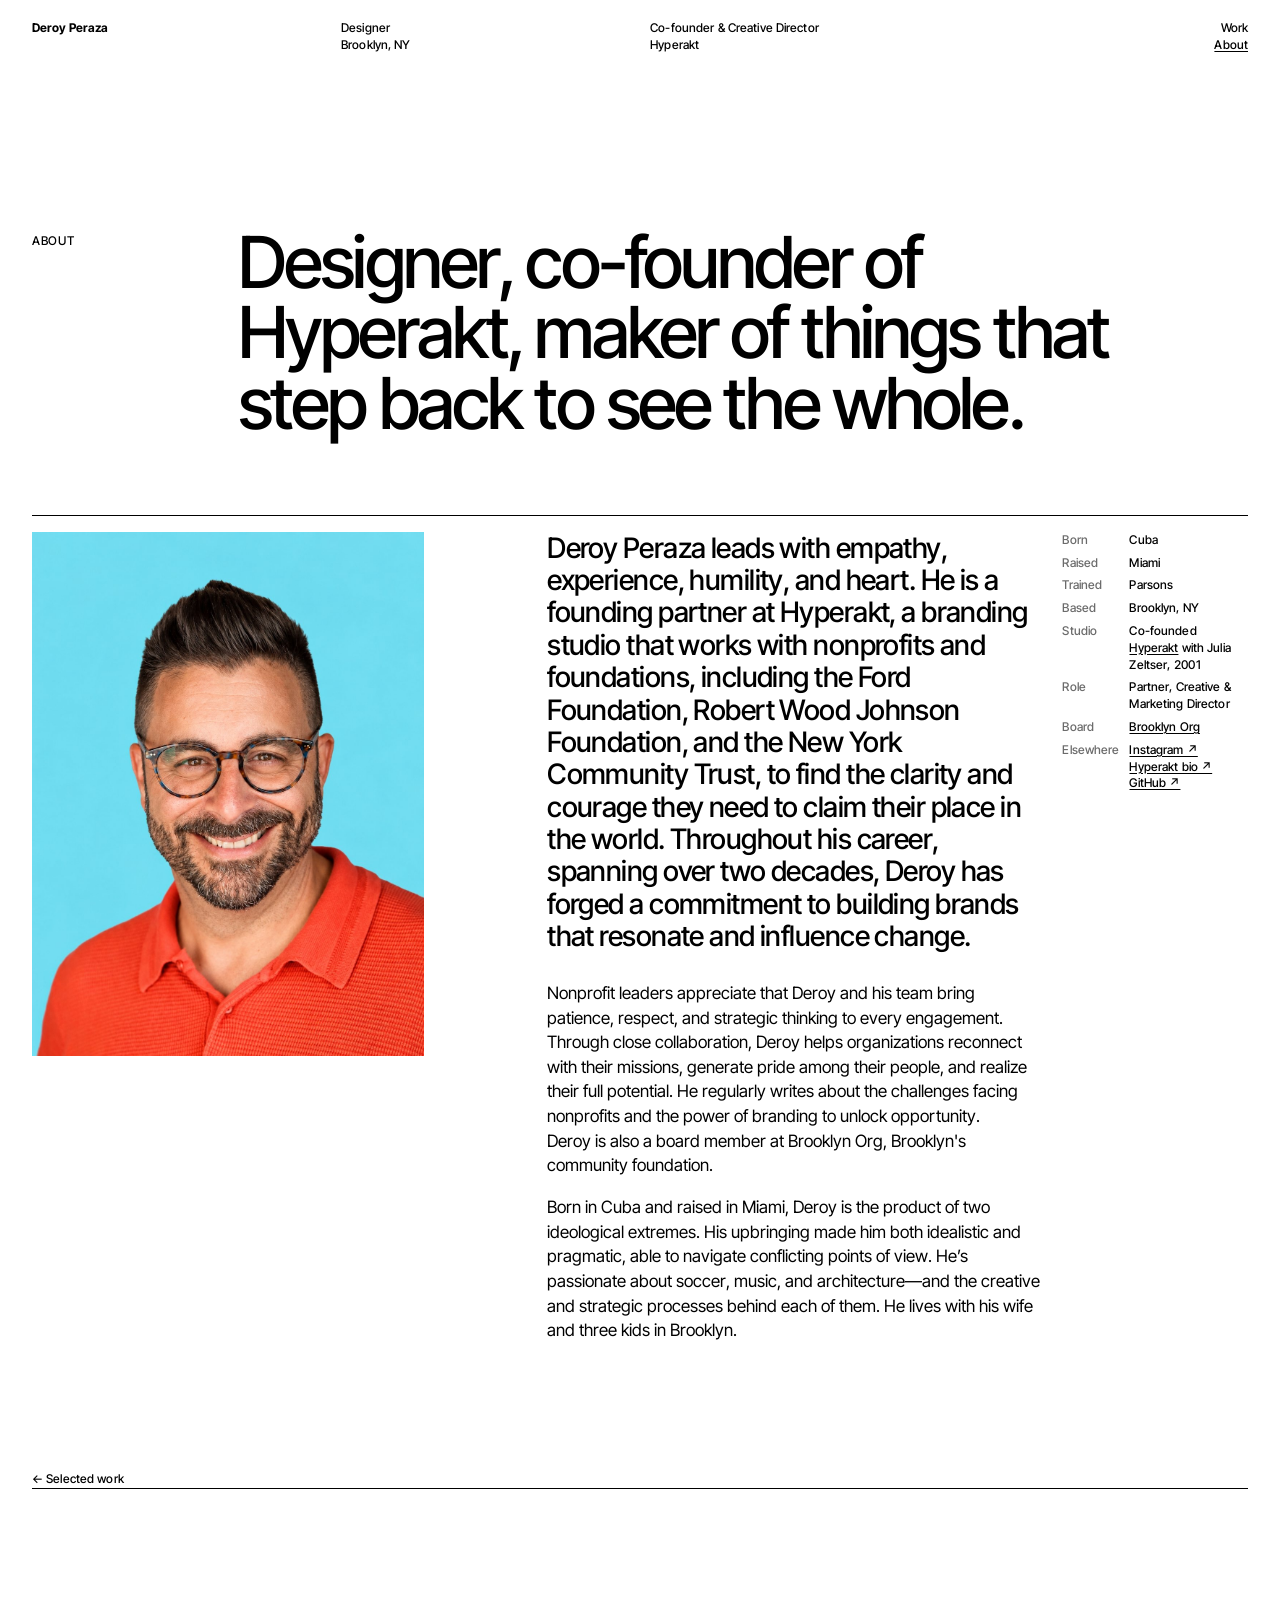
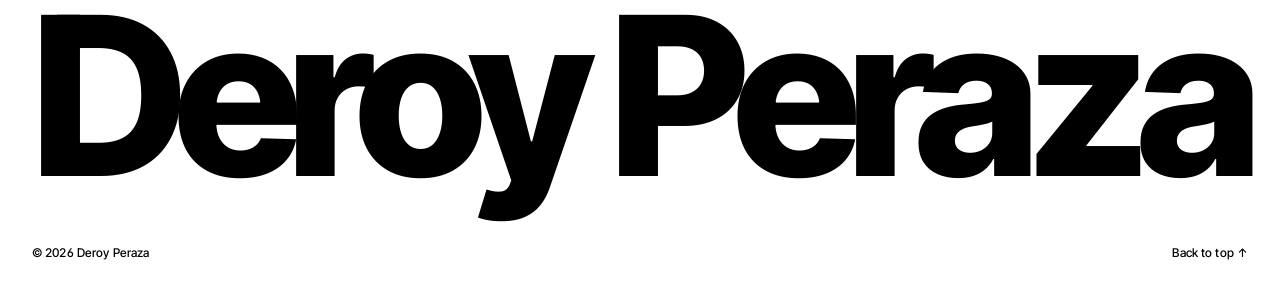
==== about.html @ 490f99c3 "Deroy Peraza portfolio: Outsights, six projects, About page" ====
<!doctype html>
<html lang="en">
<head>
<meta charset="utf-8">
<meta name="viewport" content="width=device-width, initial-scale=1, viewport-fit=cover">
<title>About · Deroy Peraza</title>
<meta name="description" content="About Deroy Peraza, designer and co-founder of Hyperakt.">
<link rel="preconnect" href="https://fonts.googleapis.com">
<link rel="preconnect" href="https://fonts.gstatic.com" crossorigin>
<link href="https://fonts.googleapis.com/css2?family=Inter+Tight:ital,wght@0,400;0,500;0,700;0,800;1,400&display=swap" rel="stylesheet">
<link rel="stylesheet" href="styles.css">
</head>
<body>
<header class="top grid">
  <a class="mark" href="index.html">Deroy Peraza</a>
  <p class="meta m1">Designer<br>Brooklyn, NY</p>
  <p class="meta m2">Co-founder &amp; Creative Director<br><a href="https://www.hyperakt.com">Hyperakt</a></p>
  <nav class="meta nav"><a href="index.html#work">Work</a><br><a aria-current="page" href="about.html">About</a></nav>
</header>

<main class="aboutpage">
  <div class="grid intro-a">
    <p class="label">About</p>
    <h1>Designer, co-founder of Hyperakt, maker of things that step back to see the whole.</h1>
  </div>
  <div class="grid ab">
    <figure class="portrait"><img src="img/deroy.jpg" width="1084" height="1451" alt="Portrait of Deroy Peraza" loading="lazy"></figure>
    <div class="biotext">
    <p>Deroy Peraza leads with empathy, experience, humility, and heart. He is a founding partner at Hyperakt, a branding studio that works with nonprofits and foundations, including the Ford Foundation, Robert Wood Johnson Foundation, and the New York Community Trust, to find the clarity and courage they need to claim their place in the world. Throughout his career, spanning over two decades, Deroy has forged a commitment to building brands that resonate and influence change.</p>
    <p>Nonprofit leaders appreciate that Deroy and his team bring patience, respect, and strategic thinking to every engagement. Through close collaboration, Deroy helps organizations reconnect with their missions, generate pride among their people, and realize their full potential. He regularly writes about the challenges facing nonprofits and the power of branding to unlock opportunity. Deroy is also a board member at Brooklyn Org, Brooklyn&#x27;s community foundation.</p>
    <p>Born in Cuba and raised in Miami, Deroy is the product of two ideological extremes. His upbringing made him both idealistic and pragmatic, able to navigate conflicting points of view. He’s passionate about soccer, music, and architecture—and the creative and strategic processes behind each of them. He lives with his wife and three kids in Brooklyn.</p>
    </div>
    <dl class="facts afacts">
      <dt>Born</dt><dd>Cuba</dd>
      <dt>Raised</dt><dd>Miami</dd>
      <dt>Trained</dt><dd>Parsons</dd>
      <dt>Based</dt><dd>Brooklyn, NY</dd>
      <dt>Studio</dt><dd>Co-founded <a href="https://www.hyperakt.com">Hyperakt</a> with Julia Zeltser, 2001</dd>
      <dt>Role</dt><dd>Partner, Creative &amp; Marketing Director</dd>
      <dt>Board</dt><dd><a href="https://www.brooklyn.org">Brooklyn Org</a></dd>
      <dt>Elsewhere</dt><dd><a href="https://www.instagram.com/deroyperaza/">Instagram&nbsp;↗</a><br><a href="https://www.hyperakt.com/people/deroy-peraza">Hyperakt bio&nbsp;↗</a><br><a href="https://github.com/deroyperaza">GitHub&nbsp;↗</a></dd>
    </dl>
  </div>
  <div class="grid back">
    <p class="meta"><a href="index.html#work">← Selected work</a></p>
  </div>
</main>
<footer class="foot">
  <p class="bigname" aria-hidden="true">Deroy Peraza</p>
  <div class="grid small">
    <p class="meta">© 2026 Deroy Peraza</p>
    <p class="meta right"><a href="#">Back to top ↑</a></p>
  </div>
</footer>
<script>
// Fit the footer name to the full measure.
(function(){var el=document.querySelector('.bigname');if(!el)return;
function fit(){el.style.fontSize='100px';var w=el.parentElement.clientWidth,r=el.scrollWidth;el.style.fontSize=(100*w/r*0.995)+'px';}
(document.fonts&&document.fonts.ready?document.fonts.ready:Promise.resolve()).then(fit);addEventListener('resize',fit);})();
</script>
</body>
</html>
---- styles.css ----
/* Deroy Peraza — portfolio. Swiss: 12-col grid, flush left, black on white. */
:root {
  --ink: #000;
  --paper: #fff;
  --mute: #6b6b6b;
  --rule: #000;
  --m: clamp(16px, 2.5vw, 40px);      /* outer margin */
  --g: clamp(12px, 1.6vw, 24px);      /* gutter */
  --s: clamp(64px, 10vw, 160px);      /* section space */
  --small: 12px;
  color-scheme: light;
}
* { box-sizing: border-box; }
html { -webkit-text-size-adjust: 100%; scroll-behavior: smooth; }
body {
  margin: 0;
  padding: env(safe-area-inset-top, 0) var(--m) env(safe-area-inset-bottom, 0);
  background: var(--paper);
  color: var(--ink);
  font-family: "Inter Tight", "Helvetica Neue", Helvetica, Arial, sans-serif;
  font-size: 16px;
  line-height: 1.35;
  -webkit-font-smoothing: antialiased;
  font-feature-settings: "ss01", "tnum";
}
a { color: inherit; text-decoration: none; }
a:hover { text-decoration: underline; text-underline-offset: 0.18em; text-decoration-thickness: 1px; }
p, h1, h2, h3, figure, dl, dd, ol { margin: 0; padding: 0; }
img { display: block; width: 100%; height: auto; max-width: 100%; background: #f2f2f2; }
h1, h2, .desc, .bio { text-wrap: balance; }
p { text-wrap: pretty; }

.grid {
  display: grid;
  grid-template-columns: repeat(12, minmax(0, 1fr));
  column-gap: var(--g);
}

/* small type */
.meta, .label, dt, dd, .num, .index-list .k, .index-list .y, .index-list .n {
  font-size: var(--small);
  line-height: 1.4;
  font-weight: 500;
  letter-spacing: 0.01em;
}
.label { text-transform: uppercase; letter-spacing: 0.06em; }
.right { text-align: right; }

/* header */
.top { padding-block: 20px; align-items: start; }
.top .mark { grid-column: 1 / span 3; font-weight: 700; font-size: var(--small); letter-spacing: 0.01em; }
.top .m1 { grid-column: 4 / span 3; }
.top .m2 { grid-column: 7 / span 3; }
.top .nav { grid-column: 10 / span 3; text-align: right; }

/* outsights statement */
.outsights { padding-block: clamp(72px, 12vw, 200px) var(--s); }
.outsights .label { grid-column: 1 / span 2; padding-top: 0.6em; }
.outsights h1 {
  grid-column: 3 / span 10;
  font-weight: 800;
  font-size: clamp(64px, 13vw, 220px);
  line-height: 0.82;
  letter-spacing: -0.055em;
  margin-left: -0.05em;
}
.outsights .lead {
  grid-column: 3 / span 8;
  margin-top: clamp(24px, 3vw, 48px);
  font-weight: 500;
  font-size: clamp(26px, 3.4vw, 56px);
  line-height: 1.02;
  letter-spacing: -0.03em;
  text-wrap: balance;
}
.outsights .body {
  grid-column: 3 / span 5;
  margin-top: 24px;
  font-size: 18px;
  line-height: 1.4;
}
.points { margin-top: clamp(56px, 7vw, 112px); row-gap: 32px; }
.points .pt { border-top: 1px solid var(--rule); padding-top: 12px; }
.points .pt:nth-child(1) { grid-column: 3 / span 3; }
.points .pt:nth-child(2) { grid-column: 6 / span 3; }
.points .pt:nth-child(3) { grid-column: 9 / span 3; }
.points h3 { font-size: clamp(20px, 1.9vw, 28px); font-weight: 700; letter-spacing: -0.02em; line-height: 1.05; margin: 28px 0 10px; }
.points .pt p:last-child { font-size: 15px; line-height: 1.4; max-width: 30ch; }

/* index */
.index { row-gap: 12px; padding-bottom: var(--s); }
.index .label { grid-column: 1 / span 6; }
.index .label.right { grid-column: 7 / span 6; }
.index-list { grid-column: 1 / -1; list-style: none; border-top: 1px solid var(--rule); }
.index-list li { border-bottom: 1px solid var(--rule); }
.index-list a {
  display: grid;
  grid-template-columns: repeat(12, minmax(0, 1fr));
  column-gap: var(--g);
  align-items: baseline;
  padding-block: 10px 12px;
}
.index-list a:hover { text-decoration: none; background: #000; color: #fff; }
.index-list .n { grid-column: 1 / span 1; }
.index-list .t { grid-column: 2 / span 7; font-size: clamp(22px, 2.6vw, 40px); font-weight: 500; letter-spacing: -0.02em; line-height: 1.05; }
.index-list .k { grid-column: 9 / span 2; }
.index-list .y { grid-column: 11 / span 2; text-align: right; }

/* projects */
.project { border-top: 1px solid var(--rule); padding-top: 16px; padding-bottom: var(--s); scroll-margin-top: 0; }
.head { align-items: start; row-gap: 20px; padding-bottom: clamp(32px, 4vw, 64px); }
.head .num { grid-column: 1 / span 1; }
.head h2 {
  grid-column: 2 / span 6;
  font-weight: 700;
  font-size: clamp(36px, 5.2vw, 88px);
  line-height: 0.95;
  letter-spacing: -0.04em;
}
.head .desc { grid-column: 8 / span 3; font-size: 16px; line-height: 1.35; max-width: 34ch; }
.facts { grid-column: 11 / span 2; display: grid; grid-template-columns: auto 1fr; column-gap: 10px; row-gap: 2px; }
.facts dt { color: var(--mute); }
.facts dd { overflow-wrap: anywhere; }
.facts dd a { text-decoration: underline; text-underline-offset: 0.18em; text-decoration-thickness: 1px; }

.hero { margin-bottom: var(--g); }

/* logo beside supporting images */
.more { align-items: start; }
.logo-cell { grid-column: 1 / span 4; position: sticky; top: 32px; padding-top: clamp(24px, 4vw, 72px); }
.logo-link:hover { text-decoration: none; }
.logo { width: var(--lw); max-width: 100%; background: none; }
.stack { grid-column: 5 / span 8; display: grid; row-gap: var(--g); }

/* about teaser (home) */
.about-teaser { border-top: 1px solid var(--rule); padding-block: 16px var(--s); }
.about-teaser .label { grid-column: 1 / span 1; }
.about-teaser .bio, .aboutpage .biotext p:first-child {
  font-size: clamp(20px, 2.2vw, 32px);
  font-weight: 500;
  line-height: 1.15;
  letter-spacing: -0.02em;
}
.about-teaser .bio { grid-column: 2 / span 7; }
.about-teaser .links { grid-column: 11 / span 2; text-align: right; }

/* about page */
.intro-a { padding-block: clamp(72px, 12vw, 200px) clamp(48px, 6vw, 96px); }
.intro-a .label { grid-column: 1 / span 2; padding-top: 0.5em; }
.intro-a h1 {
  grid-column: 3 / span 10;
  font-weight: 500;
  font-size: clamp(36px, 5.6vw, 96px);
  line-height: 0.98;
  letter-spacing: -0.04em;
}
.ab { align-items: start; border-top: 1px solid var(--rule); padding-top: 16px; }
.portrait { grid-column: 1 / span 4; }
.biotext { grid-column: 6 / span 5; display: grid; row-gap: 1em; font-size: 17px; line-height: 1.45; }
.biotext p:first-child { margin-bottom: 0.4em; }
.afacts { grid-column: 11 / span 2; row-gap: 6px; }
.back { padding-block: var(--s) 0; }
.back .meta { grid-column: 1 / -1; }
.nav a[aria-current] { text-decoration: underline; text-underline-offset: 0.18em; text-decoration-thickness: 1px; }

/* footer */
.foot { border-top: 1px solid var(--rule); padding-top: 16px; }
.bigname {
  margin-top: clamp(48px, 8vw, 120px);
  font-weight: 800;
  font-size: 15.4vw;
  line-height: 0.8;
  padding-bottom: 0.2em;
  letter-spacing: -0.06em;
  white-space: nowrap;
  width: max-content;
}
.foot .small { padding-block: 16px 24px; }
.foot .small .meta { grid-column: 1 / span 6; }
.foot .small .right { grid-column: 7 / span 6; }

/* tablet */
@media (max-width: 1024px) {
  .head h2 { grid-column: 2 / span 11; }
  .head .desc { grid-column: 2 / span 6; }
  .facts { grid-column: 9 / span 4; }
  .outsights h1, .outsights .lead { grid-column: 1 / -1; }
  .outsights .label { grid-column: 1 / -1; margin-bottom: 16px; }
  .outsights .body { grid-column: 1 / span 8; }
  .points .pt:nth-child(1) { grid-column: 1 / span 4; }
  .points .pt:nth-child(2) { grid-column: 5 / span 4; }
  .points .pt:nth-child(3) { grid-column: 9 / span 4; }
  .afacts { grid-column: 6 / span 7; margin-top: 32px; }
  .biotext { grid-column: 6 / span 7; }
  .portrait { grid-column: 1 / span 5; }
  .intro-a h1 { grid-column: 1 / -1; }
  .intro-a .label { grid-column: 1 / -1; margin-bottom: 16px; }
}

/* phone */
@media (max-width: 640px) {
  .top { row-gap: 12px; }
  .top .mark { grid-column: 1 / span 6; }
  .top .nav { grid-column: 7 / span 6; grid-row: 1; }
  .top .m1 { grid-column: 1 / span 6; }
  .top .m2 { grid-column: 7 / span 6; }
  .index-list .n { grid-column: 1 / span 2; }
  .index-list .t { grid-column: 3 / span 10; font-size: 22px; }
  .index-list .k { display: none; }
  .index-list .y { grid-column: 3 / span 10; text-align: left; color: var(--mute); }
  .head .num { grid-column: 1 / -1; }
  .head h2, .head .desc, .facts { grid-column: 1 / -1; }
  .outsights .body, .points .pt:nth-child(n) { grid-column: 1 / -1; }
  .points h3 { margin-top: 16px; }
  .logo-cell { grid-column: 1 / -1; position: static; padding-block: 8px 16px; }
  .logo { width: calc(var(--lw) * 0.55); }
  .stack { grid-column: 1 / -1; }
  .about-teaser .label, .about-teaser .bio, .about-teaser .links { grid-column: 1 / -1; text-align: left; }
  .about-teaser .bio { margin-block: 12px 20px; }
  .portrait, .biotext, .afacts { grid-column: 1 / -1; }
  .biotext { margin-top: 24px; }
}
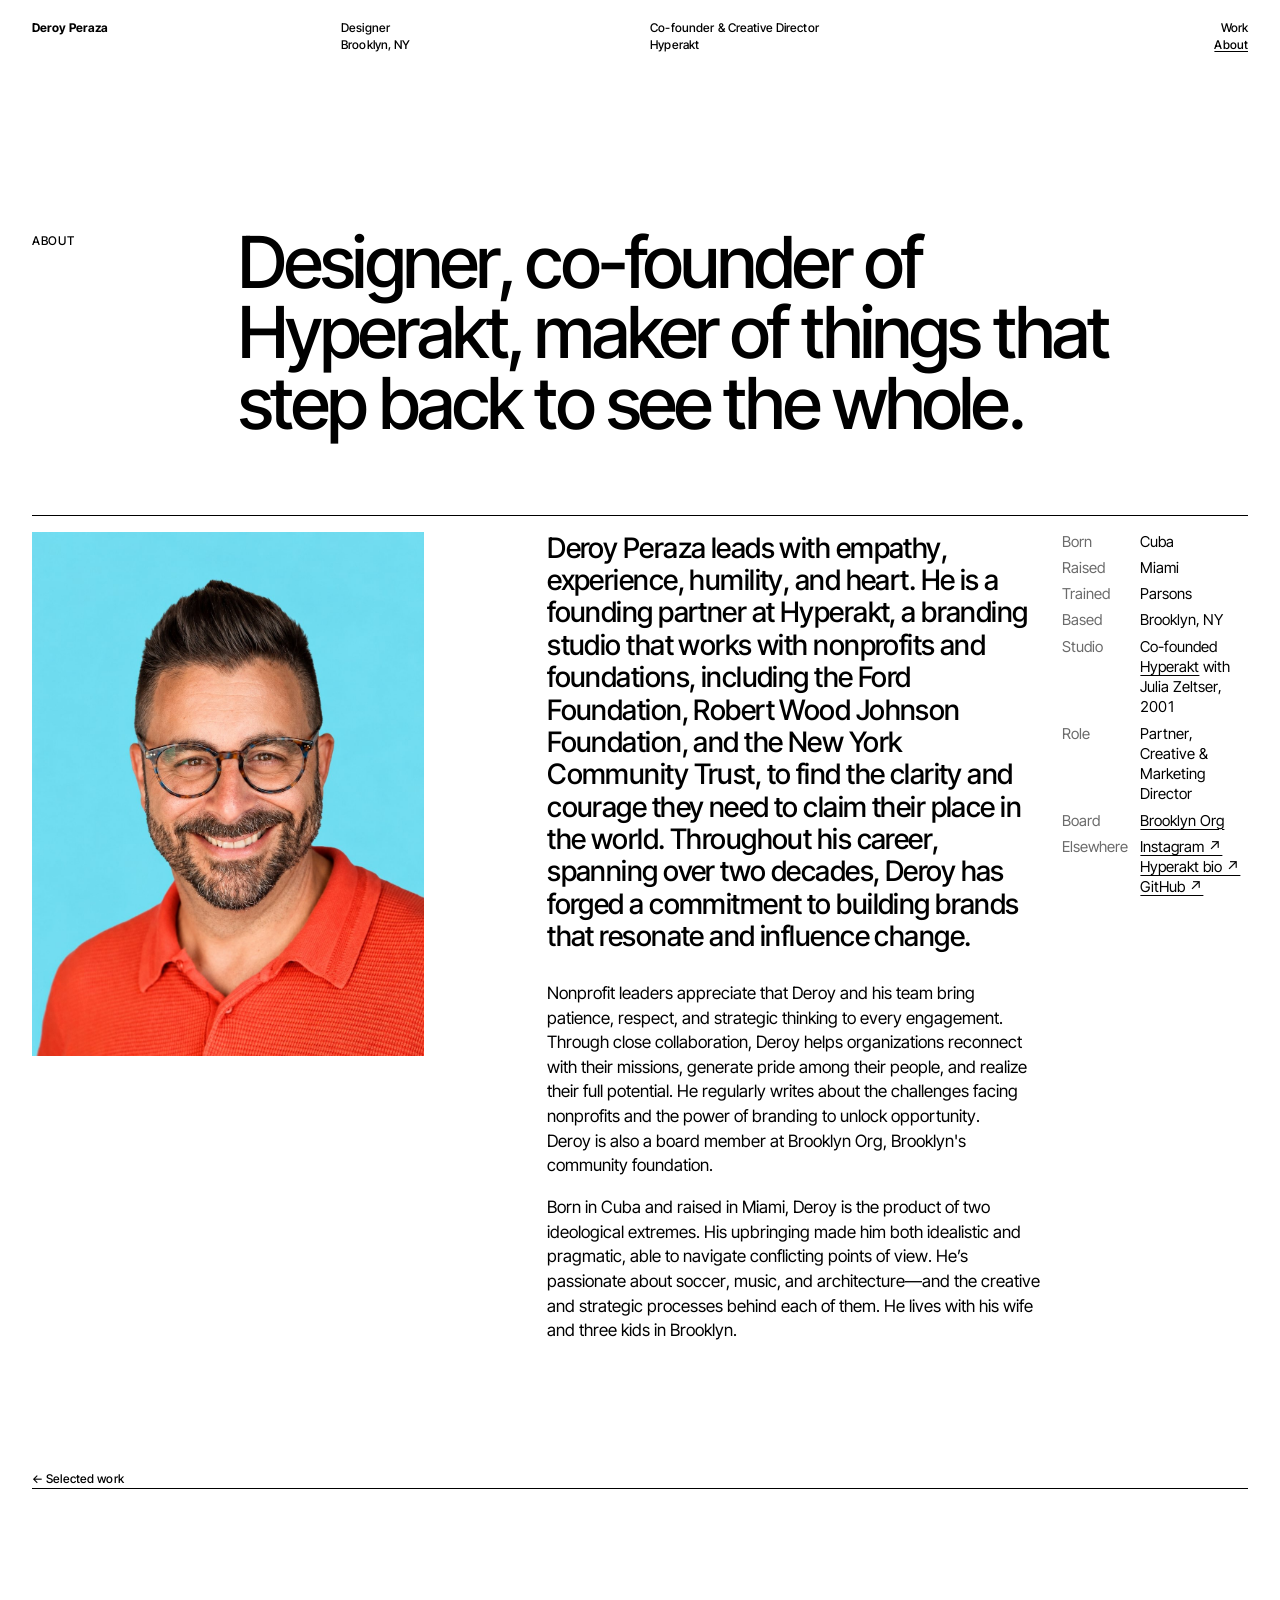
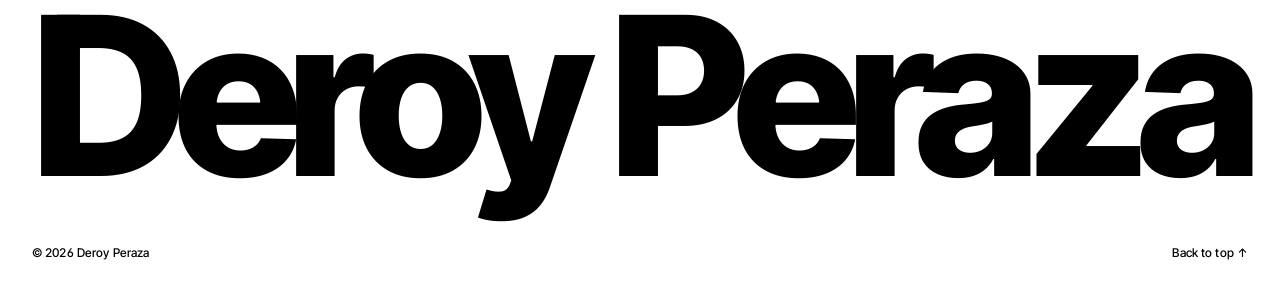
==== commit ee9ab7b1: "Motion heroes for all six projects; fresh game screens; Nell lesson, playlists, sharp Champs Ring; q" ====
--- a/about.html
+++ b/about.html
@@ -57,6 +57,13 @@
 (function(){var el=document.querySelector('.bigname');if(!el)return;
 function fit(){el.style.fontSize='100px';var w=el.parentElement.clientWidth,r=el.scrollWidth;el.style.fontSize=(100*w/r*0.995)+'px';}
 (document.fonts&&document.fonts.ready?document.fonts.ready:Promise.resolve()).then(fit);addEventListener('resize',fit);})();
+// Motion heroes: load and play only while on screen; stills only for reduced motion.
+(function(){var vs=[].slice.call(document.querySelectorAll('video[data-src]'));if(!vs.length)return;
+if(matchMedia('(prefers-reduced-motion: reduce)').matches)return;
+function start(v){if(!v.src){v.src=v.dataset.src;}var p=v.play();if(p&&p.catch)p.catch(function(){});}
+if(!('IntersectionObserver' in window)){vs.forEach(start);return;}
+var io=new IntersectionObserver(function(es){es.forEach(function(e){if(e.isIntersecting)start(e.target);else e.target.pause();});},{rootMargin:'200px 0px'});
+vs.forEach(function(v){io.observe(v);});})();
 </script>
 </body>
 </html>
--- a/styles.css
+++ b/styles.css
@@ -64,6 +64,9 @@
   letter-spacing: -0.055em;
   margin-left: -0.05em;
 }
+.outsights h1 { display: flex; align-items: baseline; flex-wrap: wrap; column-gap: 0.12em; }
+.wv-mark { display: inline-flex; flex: none; }
+.wv-mark svg { display: block; height: 0.7em; width: auto; overflow: visible; }
 .outsights .lead {
   grid-column: 3 / span 8;
   margin-top: clamp(24px, 3vw, 48px);
@@ -118,12 +121,19 @@
   letter-spacing: -0.04em;
 }
 .head .desc { grid-column: 8 / span 3; font-size: 16px; line-height: 1.35; max-width: 34ch; }
-.facts { grid-column: 11 / span 2; display: grid; grid-template-columns: auto 1fr; column-gap: 10px; row-gap: 2px; }
+.facts { grid-column: 11 / span 2; display: grid; grid-template-columns: auto 1fr; column-gap: 12px; row-gap: 4px; font-size: 15px; line-height: 1.35; }
 .facts dt { color: var(--mute); }
 .facts dd { overflow-wrap: anywhere; }
+.facts dt, .facts dd { font-size: 15px; line-height: 1.35; font-weight: 400; letter-spacing: 0; }
 .facts dd a { text-decoration: underline; text-underline-offset: 0.18em; text-decoration-thickness: 1px; }
 
 .hero { margin-bottom: var(--g); }
+.hero video { display: block; width: 100%; height: auto; background: #1d2330; }
+
+/* leading question above each project title */
+.head .q { grid-column: 2 / span 6; }
+.whead .q { grid-column: 1 / span 9; margin-bottom: -4px; }
+.q { font-size: clamp(18px, 1.6vw, 24px); font-weight: 500; line-height: 1.2; letter-spacing: -0.01em; max-width: 34ch; text-wrap: balance; }
 
 /* logo beside supporting images */
 .more { align-items: start; }
@@ -162,6 +172,49 @@
 .back { padding-block: var(--s) 0; }
 .back .meta { grid-column: 1 / -1; }
 .nav a[aria-current] { text-decoration: underline; text-underline-offset: 0.18em; text-decoration-thickness: 1px; }
+
+/* project pages */
+.head h2 a:hover { text-decoration: none; opacity: .7; }
+.hero a { display: block; }
+.whead { padding-block: clamp(56px, 9vw, 160px) clamp(32px, 4vw, 64px); align-items: end; row-gap: 24px; }
+.whead .label { grid-column: 1 / -1; }
+.whead h1 {
+  grid-column: 1 / span 9;
+  font-weight: 800;
+  font-size: clamp(48px, 9vw, 160px);
+  line-height: 0.86;
+  letter-spacing: -0.05em;
+  margin-left: -0.04em;
+}
+.wlogo { grid-column: 10 / span 3; justify-self: end; width: var(--lw); max-width: 100%; background: none; }
+.wbody { padding-block: clamp(32px, 4vw, 64px) var(--s); align-items: start; row-gap: 24px; }
+.wbody .lede { grid-column: 1 / span 5; font-size: clamp(22px, 2.4vw, 36px); font-weight: 500; line-height: 1.1; letter-spacing: -0.02em; }
+.wbody .text { grid-column: 7 / span 4; display: grid; row-gap: 1em; font-size: 17px; line-height: 1.45; }
+.wfacts { grid-column: 11 / span 2; row-gap: 6px; }
+.gallery { row-gap: clamp(40px, 5vw, 80px); padding-bottom: var(--s); }
+.gallery .g.full { grid-column: 1 / -1; }
+.gallery .g.half:nth-child(odd of .half) { grid-column: 1 / span 6; }
+.gallery .g.half:nth-child(even of .half) { grid-column: 7 / span 6; }
+.gallery figcaption { font-size: var(--small); line-height: 1.4; margin-top: 10px; max-width: 48ch; }
+.pager { border-top: 1px solid var(--rule); padding-top: 16px; padding-bottom: var(--s); }
+.pager a { display: grid; row-gap: 8px; }
+.pager .prev { grid-column: 1 / span 6; }
+.pager .next { grid-column: 7 / span 6; text-align: right; }
+.pager .t { font-size: clamp(28px, 4vw, 64px); font-weight: 700; letter-spacing: -0.04em; line-height: 0.95; }
+@media (max-width: 1024px) {
+  .wbody .lede { grid-column: 1 / -1; }
+  .wbody .text { grid-column: 1 / span 8; }
+  .wfacts { grid-column: 9 / span 4; }
+}
+@media (max-width: 640px) {
+  .whead h1, .whead .q { grid-column: 1 / -1; }
+  .wlogo { grid-column: 1 / -1; justify-self: start; width: calc(var(--lw) * 0.55); }
+  .wbody .text, .wfacts { grid-column: 1 / -1; }
+  .gallery .g.half:nth-child(n) { grid-column: 1 / -1; }
+  .gallery { row-gap: 32px; }
+  .pager .prev, .pager .next { grid-column: 1 / -1; text-align: left; }
+  .pager .next { margin-top: 24px; }
+}
 
 /* footer */
 .foot { border-top: 1px solid var(--rule); padding-top: 16px; }
@@ -181,7 +234,7 @@
 
 /* tablet */
 @media (max-width: 1024px) {
-  .head h2 { grid-column: 2 / span 11; }
+  .head h2, .head .q { grid-column: 2 / span 11; }
   .head .desc { grid-column: 2 / span 6; }
   .facts { grid-column: 9 / span 4; }
   .outsights h1, .outsights .lead { grid-column: 1 / -1; }
@@ -209,8 +262,9 @@
   .index-list .k { display: none; }
   .index-list .y { grid-column: 3 / span 10; text-align: left; color: var(--mute); }
   .head .num { grid-column: 1 / -1; }
-  .head h2, .head .desc, .facts { grid-column: 1 / -1; }
+  .head h2, .head .q, .head .desc, .facts { grid-column: 1 / -1; }
   .outsights .body, .points .pt:nth-child(n) { grid-column: 1 / -1; }
+  .wv-mark { order: -1; flex-basis: 100%; margin-bottom: 0.18em; }
   .points h3 { margin-top: 16px; }
   .logo-cell { grid-column: 1 / -1; position: static; padding-block: 8px 16px; }
   .logo { width: calc(var(--lw) * 0.55); }
@@ -220,3 +274,5 @@
   .portrait, .biotext, .afacts { grid-column: 1 / -1; }
   .biotext { margin-top: 24px; }
 }
+
+@media (prefers-reduced-motion: reduce) { .hero video { animation: none; } }
